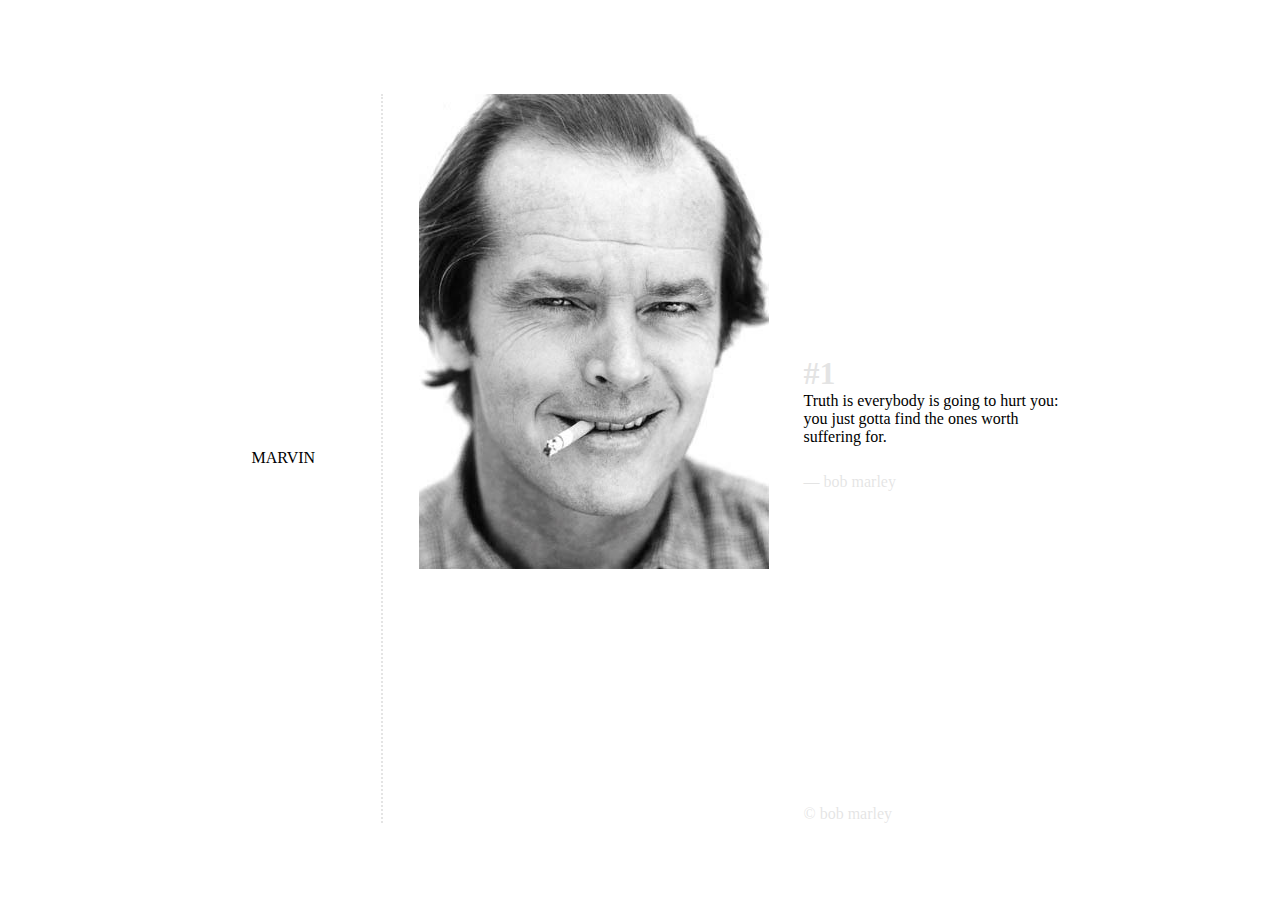
==== index.html @ e7737ec4 "rock on" ====
<!DOCTYPE html>
<html lang="en">
  <head>
    <meta charset="UTF-8" />
    <meta name="viewport" content="width=device-width, initial-scale=1.0" />
    <title>Marvin</title>
    <link rel="stylesheet" href="main.css" />
  </head>
  <body>
    <main>
      <div class="marvin">
        <p>MARVIN</p>
        <div class="dotted-line-vertical"></div>
      </div>
      <div>
        <a href="index.html"
          ><img src="images/05.jpg" alt="marvin"
        /></a>
      </div>
      <div id="right">
      <h1>#1</h1>
      <article>
        <p class="quote">
          Truth is everybody is going to hurt you: you just gotta find the ones worth suffering for. 
        </p>
        <span class="author">&mdash; bob marley</span>
      </article>
      <div class="copyright">&copy; bob marley</div>
    </div>
  </div>
    </main>
  </body>
</html>
---- main.css ----
body {
    display: grid;
    place-items: center;
    height: 100vh;
  }
  
  main {
    display: grid;
    grid-template-columns: 132px 350px 255px;
    width: calc(132px + 350px + 225px + 70px);
    column-gap: 35px;
  }
  
  /*div {
    outline: 5px solid yellow;
  }*/
  
  .marvin {
      display: flex;
      justify-content: flex-start;
      align-items: center;
  }
  
  #right {
      height: 81vh;
      display: flex;
      flex-direction: column;
      
    }
    
    div a {
      max-width: 100vw;
      height: 100vh;
      object-fit: cover;
    }
    
    p,
    h1 {
      margin: 0;
    }
    
    h1 {
      opacity: 0.1;
      position: relative;
      top: 29vh;
    }
    
    article {
      flex-grow: 1;
    }
    
    p.quote {
      position: relative;
      top: 29vh;
    }
    
    /*div {
      background-color: #f8f;
    }*/
    
    span.author {
      position: relative;
      top: 32vh;
      opacity: 0.1;
    }
    
    .dotted-line-vertical {
      border-left: 2px dotted black;
      height: 81vh;
      position: relative;
      left: 66px;
      opacity: 0.1;
    }
  
    .copyright {
      opacity: 0.1;
    }
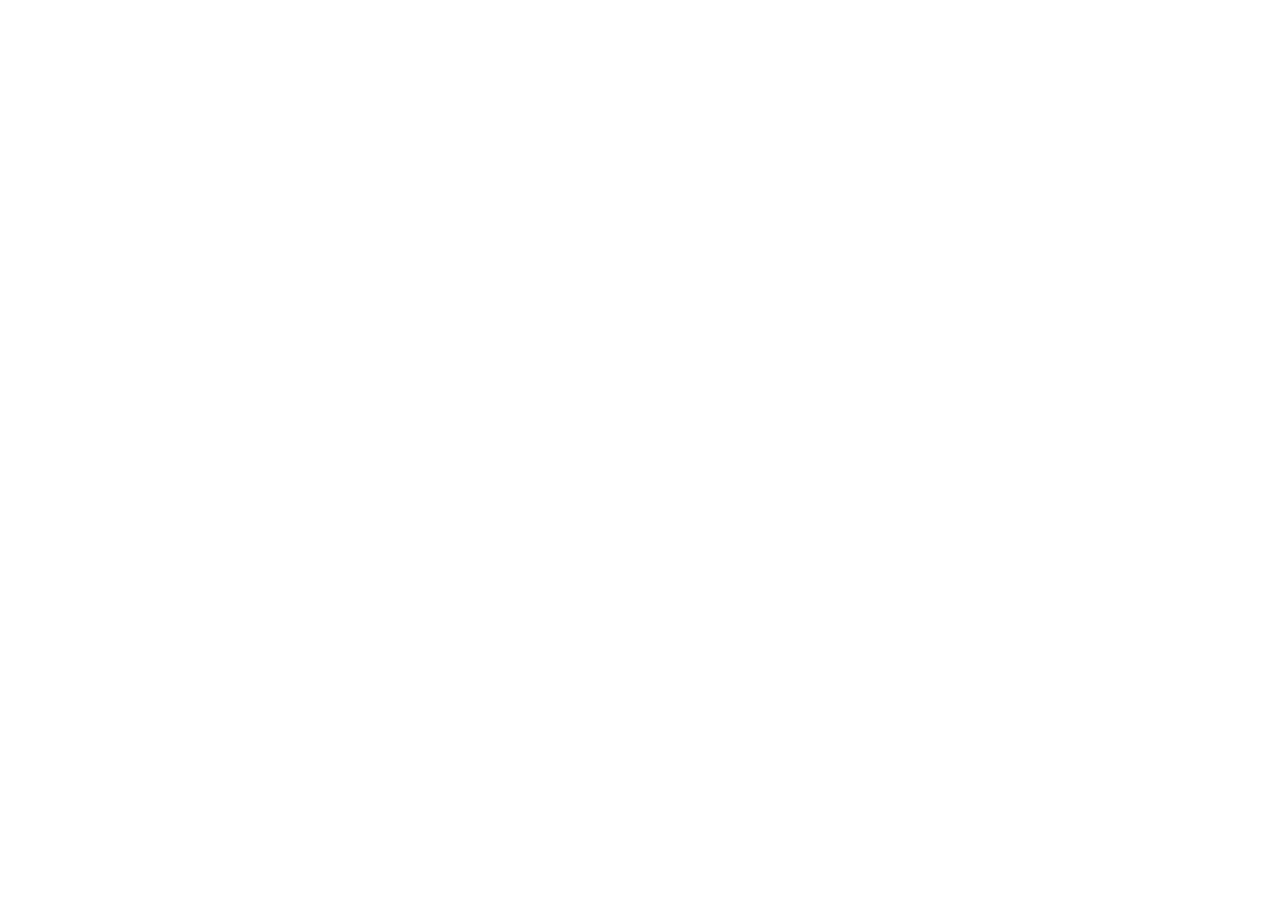
==== commit 2e0afd80: "boilerplate on" ====
--- a/index.html
+++ b/index.html
@@ -3,31 +3,7 @@
   <head>
     <meta charset="UTF-8" />
     <meta name="viewport" content="width=device-width, initial-scale=1.0" />
-    <title>Marvin</title>
-    <link rel="stylesheet" href="main.css" />
+    <title>Document</title>
   </head>
-  <body>
-    <main>
-      <div class="marvin">
-        <p>MARVIN</p>
-        <div class="dotted-line-vertical"></div>
-      </div>
-      <div>
-        <a href="index.html"
-          ><img src="images/05.jpg" alt="marvin"
-        /></a>
-      </div>
-      <div id="right">
-      <h1>#1</h1>
-      <article>
-        <p class="quote">
-          Truth is everybody is going to hurt you: you just gotta find the ones worth suffering for. 
-        </p>
-        <span class="author">&mdash; bob marley</span>
-      </article>
-      <div class="copyright">&copy; bob marley</div>
-    </div>
-  </div>
-    </main>
-  </body>
+  <body></body>
 </html>
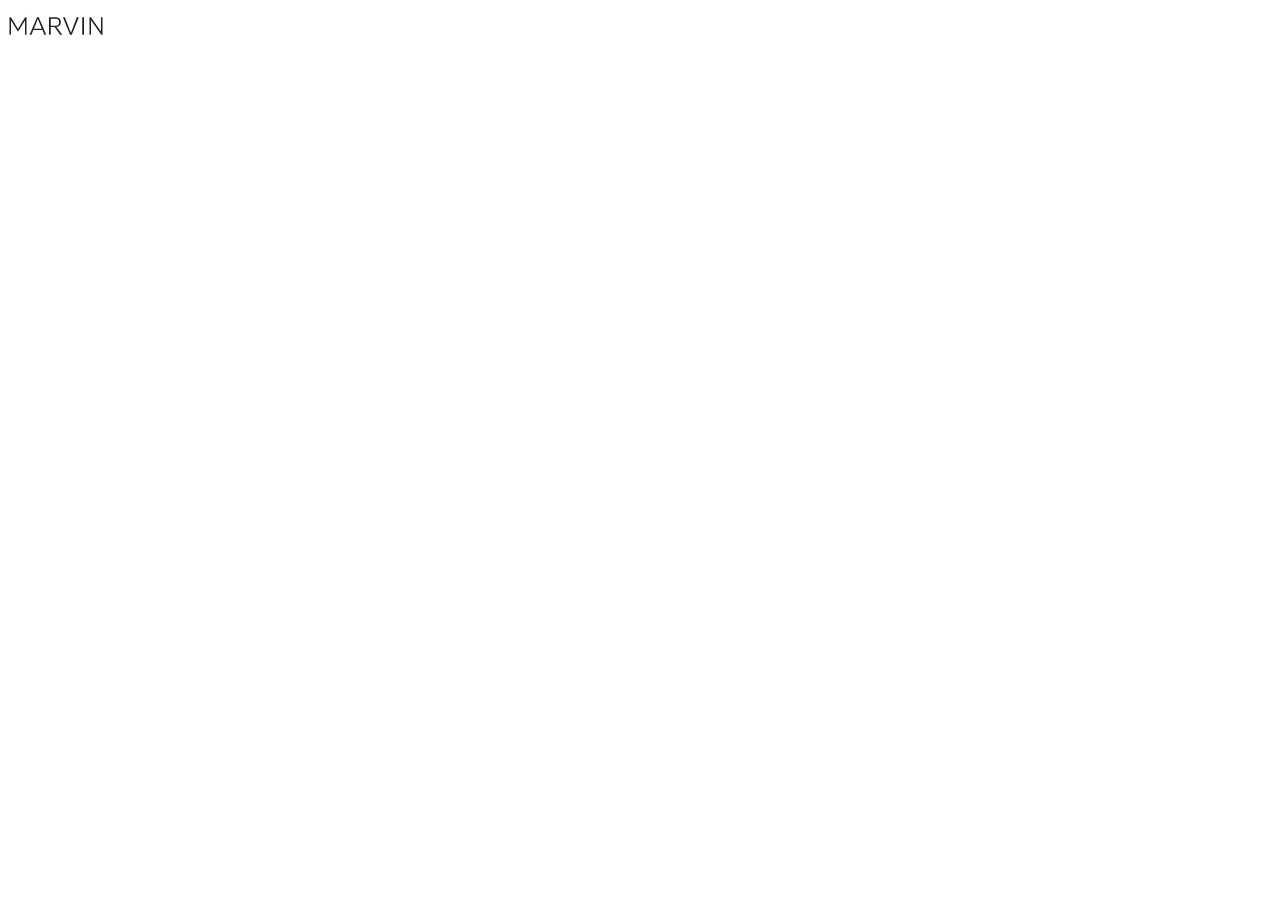
==== commit 569cd246: "inserted the marvin logo" ====
--- a/index.html
+++ b/index.html
@@ -3,7 +3,15 @@
   <head>
     <meta charset="UTF-8" />
     <meta name="viewport" content="width=device-width, initial-scale=1.0" />
-    <title>Document</title>
+    <title>Power</title>
   </head>
-  <body></body>
+  <body>
+    <main>
+      <div class="logo">
+        <img src="logo/marvin-logo.jpg" alt="marvin-logo" />
+      </div>
+      <div></div>
+      <div></div>
+    </main>
+  </body>
 </html>
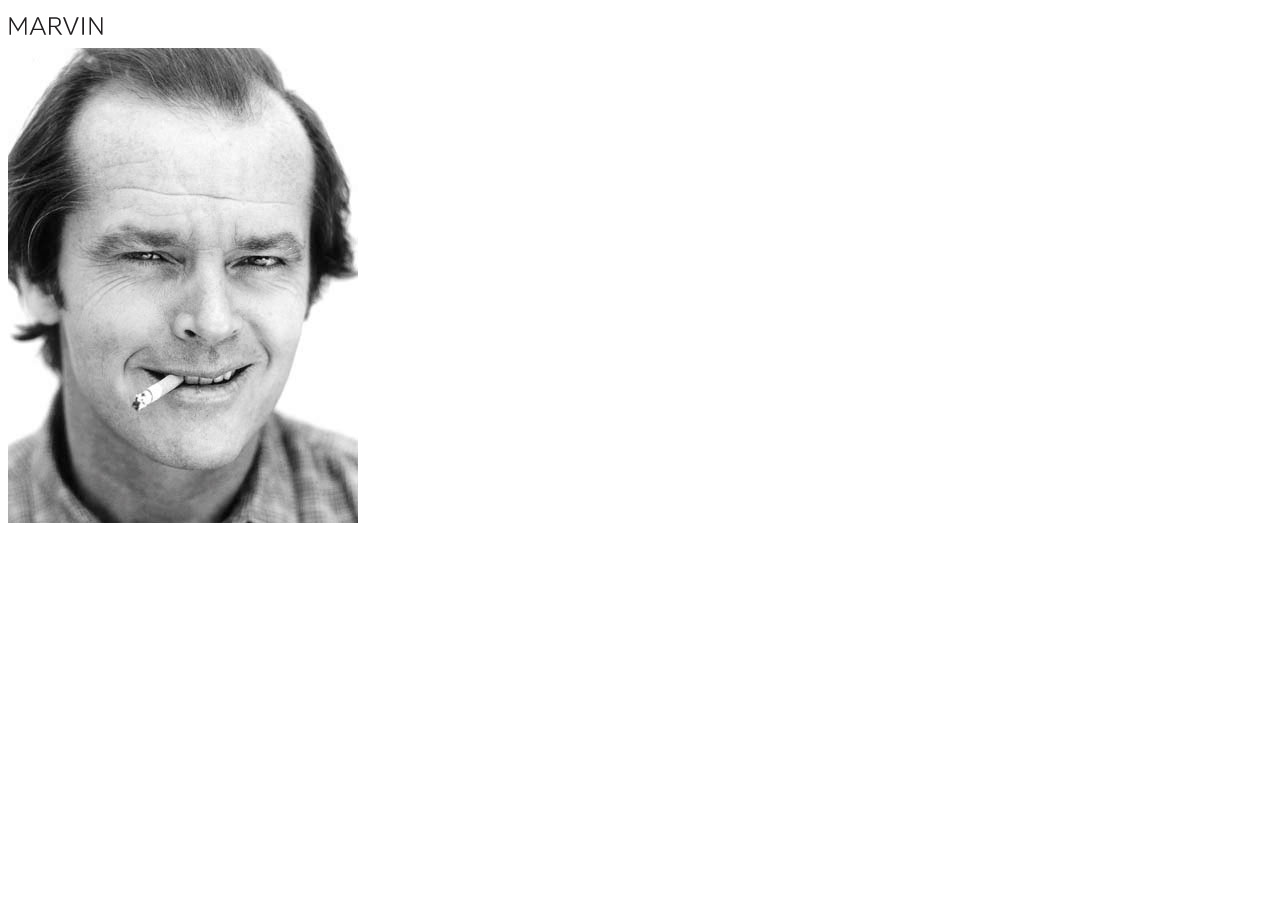
==== commit e2a69678: "magogo is in" ====
--- a/index.html
+++ b/index.html
@@ -10,7 +10,9 @@
       <div class="logo">
         <img src="logo/marvin-logo.jpg" alt="marvin-logo" />
       </div>
-      <div></div>
+      <div class="fota">
+        <a href="index.html"><img src="images/05.jpg" alt="magogo" /></a>
+      </div>
       <div></div>
     </main>
   </body>
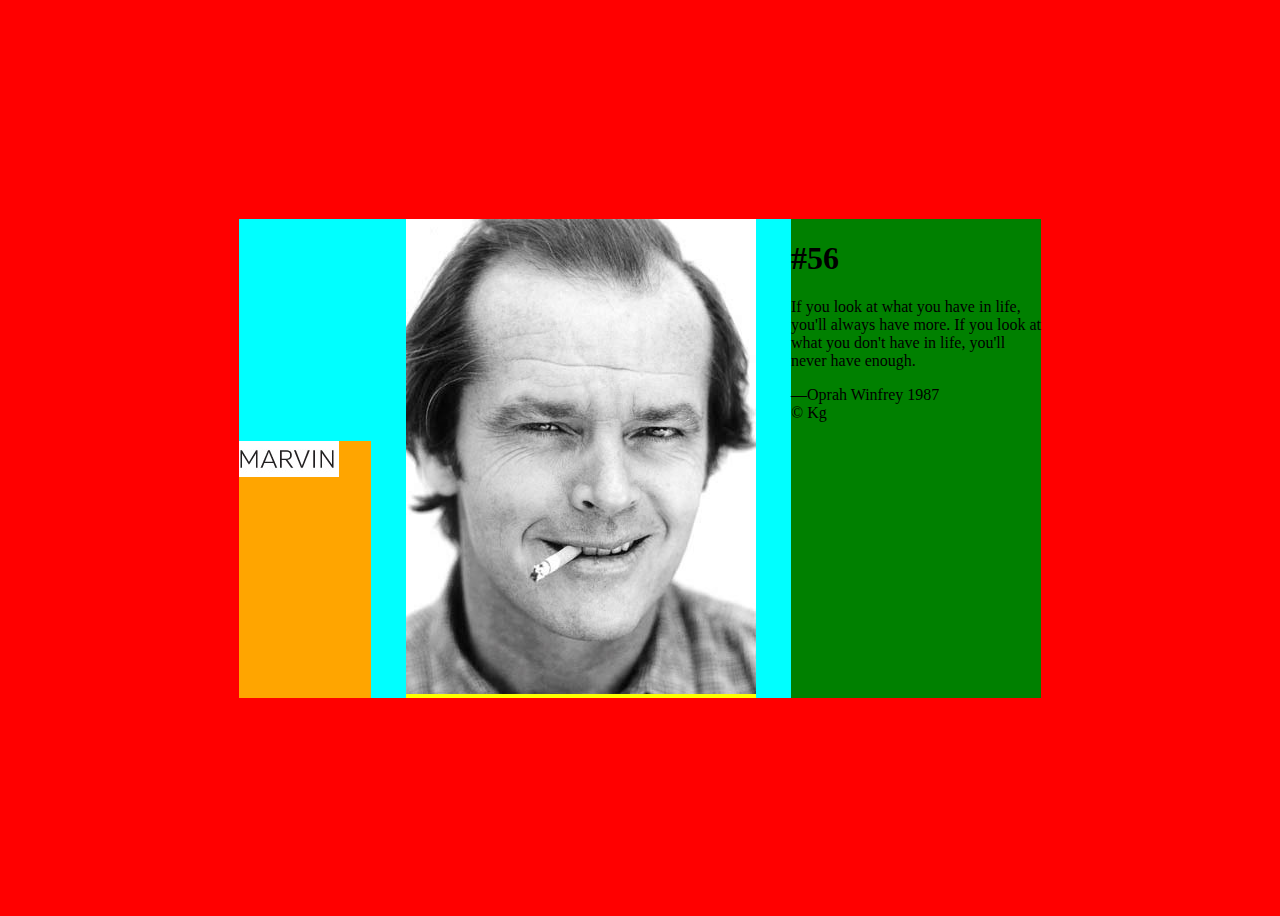
==== commit 39bff358: "almost there" ====
--- a/index.html
+++ b/index.html
@@ -4,6 +4,7 @@
     <meta charset="UTF-8" />
     <meta name="viewport" content="width=device-width, initial-scale=1.0" />
     <title>Power</title>
+    <link rel="stylesheet" href="main.css" />
   </head>
   <body>
     <main>
@@ -13,7 +14,18 @@
       <div class="fota">
         <a href="index.html"><img src="images/05.jpg" alt="magogo" /></a>
       </div>
-      <div></div>
+      <div class="content">
+        <h1>#56</h1>
+        <article>
+          <p class="quote">
+            If you look at what you have in life, you'll always have more. If
+            you look at what you don't have in life, you'll never have enough.
+          </p>
+          <span>&mdash;Oprah Winfrey</span>
+          <span class="year">1987</span>
+          <footer>&copy; Kg</footer>
+        </article>
+      </div>
     </main>
   </body>
 </html>
--- a/main.css
+++ b/main.css
@@ -0,0 +1,28 @@
+body {
+  background-color: red;
+  display: grid;
+  place-items: center;
+  height: 100vh;
+}
+
+main {
+  background-color: aqua;
+  display: grid;
+  grid-template-columns: 132px 350px 250px;
+  width: calc(132px + 350px + 250px + 70px);
+  column-gap: 35px;
+  width: 802px;
+}
+
+.logo {
+  background-color: orange;
+  margin-top: 222px;
+}
+
+.fota {
+  background-color: yellow
+}
+
+.content {
+  background-color: green;
+}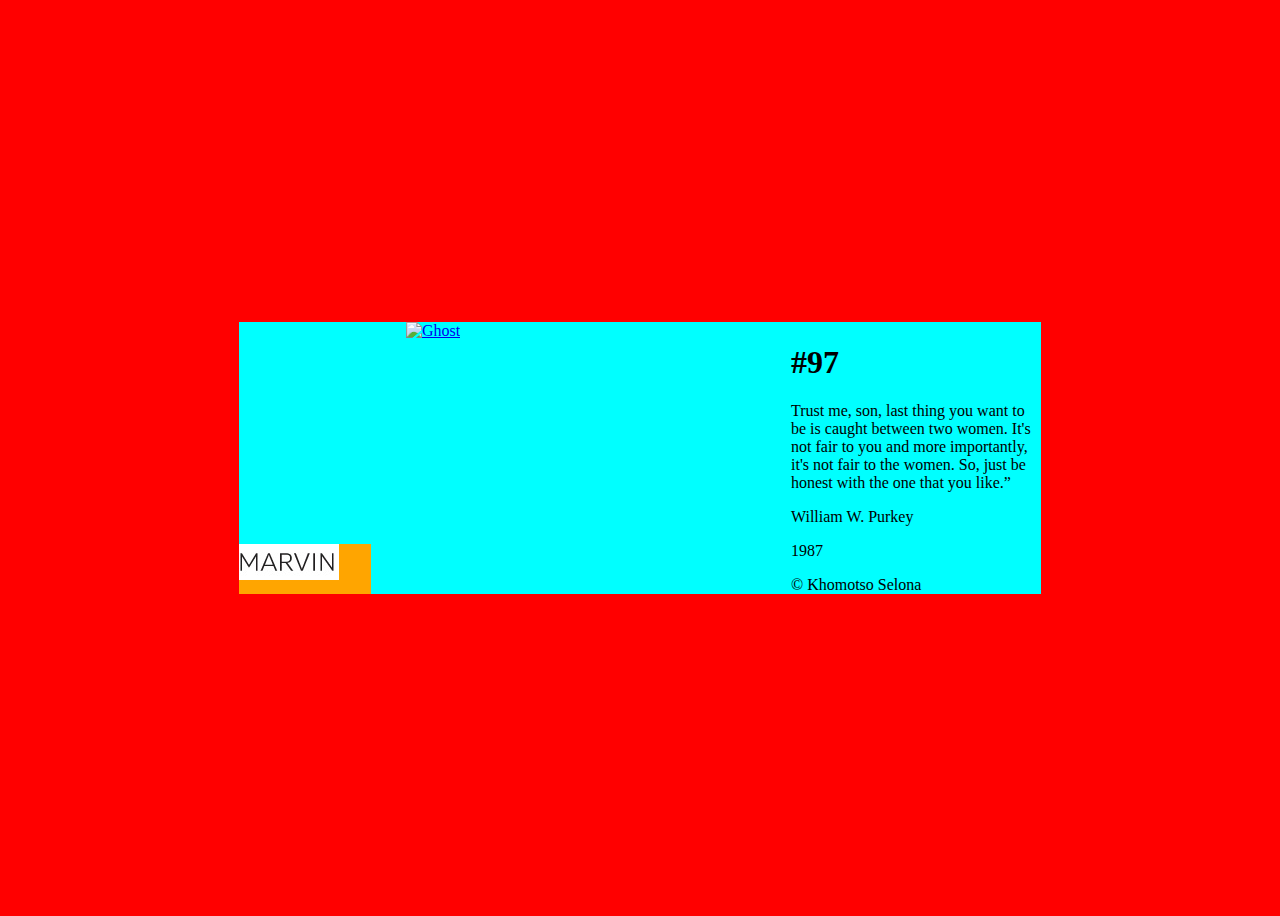
==== commit 0d4196e6: "Added the author" ====
--- a/index.html
+++ b/index.html
@@ -3,28 +3,29 @@
   <head>
     <meta charset="UTF-8" />
     <meta name="viewport" content="width=device-width, initial-scale=1.0" />
-    <title>Power</title>
+    <title>Ghost</title>
     <link rel="stylesheet" href="main.css" />
   </head>
   <body>
     <main>
       <div class="logo">
-        <img src="logo/marvin-logo.jpg" alt="marvin-logo" />
+        <a href="index.html"><img src="logo/marvin-logo.jpg" alt="logo" /></a>
       </div>
-      <div class="fota">
-        <a href="index.html"><img src="images/05.jpg" alt="magogo" /></a>
+      <div class="snap">
+        <a href="01.html"><img src="images/Ghost-cropped.jpg" alt="Ghost" /></a>
       </div>
-      <div class="content">
-        <h1>#56</h1>
+      <div class="right">
+        <h1>#97</h1>
         <article>
-          <p class="quote">
-            If you look at what you have in life, you'll always have more. If
-            you look at what you don't have in life, you'll never have enough.
+          <p id="quote">
+            Trust me, son, last thing you want to be is caught between two
+            women. It's not fair to you and more importantly, it's not fair to
+            the women. So, just be honest with the one that you like.”
           </p>
-          <span>&mdash;Oprah Winfrey</span>
-          <span class="year">1987</span>
-          <footer>&copy; Kg</footer>
+          <p class="author">William W. Purkey</p>
+          <p class="year">1987</p>
         </article>
+        <div class="footer">&copy; Khomotso Selona</div>
       </div>
     </main>
   </body>
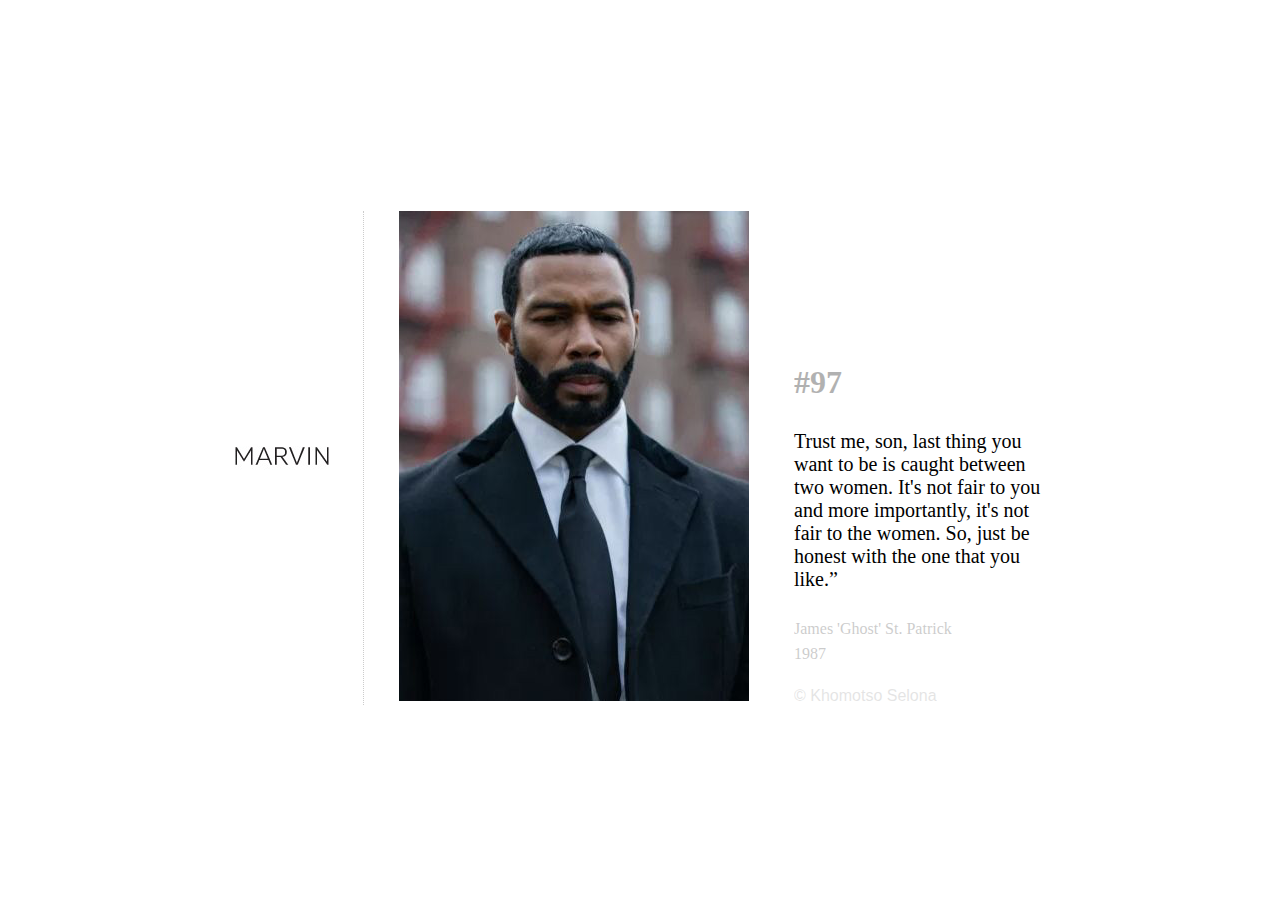
==== commit e28dfb6c: "okay" ====
--- a/index.html
+++ b/index.html
@@ -22,7 +22,7 @@
             women. It's not fair to you and more importantly, it's not fair to
             the women. So, just be honest with the one that you like.”
           </p>
-          <p class="author">William W. Purkey</p>
+          <p class="author">James 'Ghost' St. Patrick</p>
           <p class="year">1987</p>
         </article>
         <div class="footer">&copy; Khomotso Selona</div>
--- a/main.css
+++ b/main.css
@@ -1,28 +1,74 @@
 body {
-  background-color: red;
   display: grid;
-  place-items: center;
+  justify-content: center;
+  align-items: center;
   height: 100vh;
 }
 
 main {
-  background-color: aqua;
   display: grid;
-  grid-template-columns: 132px 350px 250px;
-  width: calc(132px + 350px + 250px + 70px);
+  width: 812px;
+  display: grid;
+  grid-template-columns: 130px 360px 260px;
   column-gap: 35px;
-  width: 802px;
 }
 
 .logo {
-  background-color: orange;
-  margin-top: 222px;
+  display: flex;
+  justify-content: flex-start;
+  align-items: center;
 }
 
-.fota {
-  background-color: yellow
+.right {
+  display: flex;
+  flex-direction: column;
 }
 
-.content {
-  background-color: green;
-}+h1,
+#quote1,
+.author,
+.footer {
+  margin: 0;
+  padding: 0;
+}
+
+h1 {
+  position: relative;
+  top: 17vh;
+  font-family: Goudy Old Style, Garamond, Times New Roman, serif;
+  opacity: 0.3;
+}
+
+article {
+  flex-grow: 1;
+}
+
+#quote {
+  position: relative;
+  top: 18vh;
+  font-family: Baskerville, Roman, serif;
+  font-size: 20px;
+}
+
+.author {
+  position: relative;
+  top: 19vh;
+  font-family: Perpetua, regular;
+  opacity: 0.2;
+}
+
+.year {
+  position: relative;
+  top: 18vh;
+  font-family: Perpetua, regular;
+  opacity: 0.2;
+}
+
+.footer {
+  font-family: Arial, Helvetica, sans-serif;
+  opacity: 0.1;
+}
+
+main div.logo {
+  border-right: 1px dotted #cccccc;
+}
